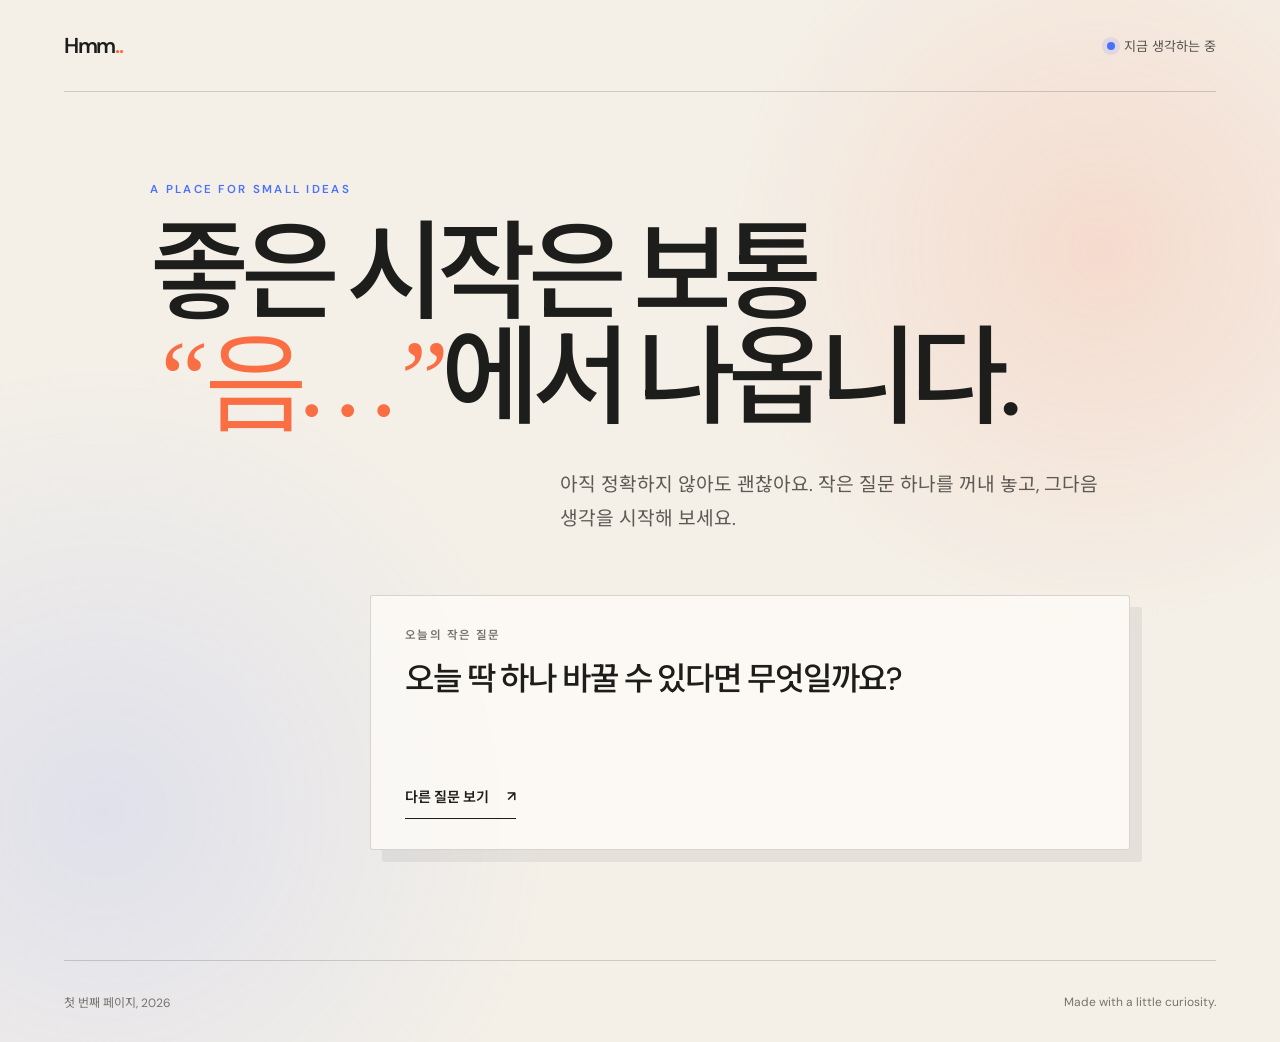
==== index.html @ 974faf39 "Create first landing page and Cloudflare deployment" ====
<!doctype html>
<html lang="ko">
  <head>
    <meta charset="UTF-8" />
    <meta name="viewport" content="width=device-width, initial-scale=1.0" />
    <meta name="description" content="작은 아이디어를 시작하는 공간, Hmm.." />
    <meta name="theme-color" content="#f4f0e8" />
    <title>Hmm.. — 작은 생각의 시작</title>
    <link rel="stylesheet" href="style.css" />
  </head>
  <body>
    <header class="site-header">
      <a class="logo" href="#top" aria-label="Hmm 홈">Hmm<span>..</span></a>
      <p class="status"><span aria-hidden="true"></span> 지금 생각하는 중</p>
    </header>
    <main id="top">
      <section class="hero" aria-labelledby="hero-title">
        <p class="eyebrow">A PLACE FOR SMALL IDEAS</p>
        <h1 id="hero-title">좋은 시작은 보통<br /><em>“음…”</em>에서 나옵니다.</h1>
        <p class="intro">아직 정확하지 않아도 괜찮아요. 작은 질문 하나를 꺼내 놓고, 그다음 생각을 시작해 보세요.</p>
        <div class="idea-card">
          <p class="card-label">오늘의 작은 질문</p>
          <p id="idea" class="idea" aria-live="polite">오늘 딱 하나 바꿀 수 있다면 무엇일까요?</p>
          <button id="ideaButton" type="button">다른 질문 보기 <span aria-hidden="true">↗</span></button>
        </div>
      </section>
    </main>
    <footer>
      <p>첫 번째 페이지, <span id="year"></span></p>
      <p>Made with a little curiosity.</p>
    </footer>
    <script src="script.js"></script>
  </body>
</html>
---- style.css ----
@import url("https://fonts.googleapis.com/css2?family=DM+Sans:wght@400;500;600&family=Noto+Sans+KR:wght@400;500;700&display=swap");

:root { font-family: "DM Sans", "Noto Sans KR", sans-serif; color: #1d1d1b; background: #f4f0e8; font-synthesis: none; }
* { box-sizing: border-box; }
html { scroll-behavior: smooth; }
body { min-height: 100vh; margin: 0; padding: 0 5vw; overflow-x: hidden; background: radial-gradient(circle at 86% 24%, rgb(250 110 68 / 16%), transparent 24rem), radial-gradient(circle at 8% 78%, rgb(75 112 255 / 12%), transparent 28rem), #f4f0e8; }
body::before { position: fixed; inset: 0; z-index: -1; background-image: linear-gradient(rgb(29 29 27 / 5%) 1px, transparent 1px), linear-gradient(90deg, rgb(29 29 27 / 5%) 1px, transparent 1px); background-size: 48px 48px; content: ""; mask-image: linear-gradient(to bottom, black, transparent 85%); }
.site-header, footer { display: flex; width: min(100%, 1180px); margin-inline: auto; align-items: center; justify-content: space-between; }
.site-header { min-height: 92px; border-bottom: 1px solid rgb(29 29 27 / 18%); }
.logo { color: inherit; font-size: 1.35rem; font-weight: 600; letter-spacing: -0.06em; text-decoration: none; }
.logo span, h1 em { color: #fa6e44; }
.status { display: flex; margin: 0; align-items: center; gap: 9px; color: #55534e; font-size: 0.82rem; }
.status span { width: 8px; height: 8px; border-radius: 50%; background: #4b70ff; box-shadow: 0 0 0 5px rgb(75 112 255 / 12%); }
main { display: grid; min-height: calc(100vh - 174px); place-items: center; }
.hero { width: min(100%, 980px); padding: 90px 0 110px; }
.eyebrow { margin: 0 0 24px; color: #4b70ff; font-size: 0.72rem; font-weight: 600; letter-spacing: 0.2em; }
h1 { max-width: 900px; margin: 0; font-size: clamp(3rem, 8.4vw, 7.8rem); font-weight: 500; line-height: 0.98; letter-spacing: -0.075em; }
h1 em { font-family: Georgia, serif; font-weight: 400; }
.intro { max-width: 570px; margin: 36px 0 58px auto; color: #5d5a54; font-size: clamp(1rem, 2vw, 1.2rem); line-height: 1.8; word-break: keep-all; }
.idea-card { width: min(100%, 760px); margin-left: auto; padding: 30px 34px; border: 1px solid rgb(29 29 27 / 16%); border-radius: 3px; background: rgb(255 253 248 / 72%); box-shadow: 12px 12px 0 rgb(29 29 27 / 7%); }
.card-label { margin: 0 0 14px; color: #77736b; font-size: 0.72rem; font-weight: 600; letter-spacing: 0.12em; }
.idea { min-height: 2.8em; margin: 0 0 28px; font-size: clamp(1.35rem, 3vw, 2rem); font-weight: 500; line-height: 1.4; letter-spacing: -0.035em; word-break: keep-all; }
button { display: inline-flex; padding: 12px 0; border: 0; border-bottom: 1px solid currentcolor; align-items: center; gap: 18px; color: #1d1d1b; background: transparent; font: inherit; font-size: 0.88rem; font-weight: 600; cursor: pointer; }
button span { transition: transform 180ms ease; }
button:hover span { transform: translate(3px, -3px); }
button:focus-visible, .logo:focus-visible { outline: 3px solid #4b70ff; outline-offset: 5px; }
.idea.is-changing { animation: reveal 320ms ease; }
footer { min-height: 82px; border-top: 1px solid rgb(29 29 27 / 18%); color: #77736b; font-size: 0.75rem; }
footer p { margin: 0; }
@keyframes reveal { from { opacity: 0; transform: translateY(8px); } }
@media (max-width: 680px) {
  body { padding-inline: 22px; }
  .site-header { min-height: 74px; }
  main { min-height: auto; }
  .hero { padding: 76px 0 90px; }
  h1 { font-size: clamp(2.8rem, 14vw, 4.8rem); }
  .intro { margin-top: 28px; }
  .idea-card { padding: 25px 22px; box-shadow: 7px 7px 0 rgb(29 29 27 / 7%); }
  footer { padding: 22px 0; align-items: flex-start; flex-direction: column; gap: 8px; }
}
@media (prefers-reduced-motion: reduce) { html { scroll-behavior: auto; } *, *::before, *::after { animation-duration: 0.01ms !important; animation-iteration-count: 1 !important; transition-duration: 0.01ms !important; } }
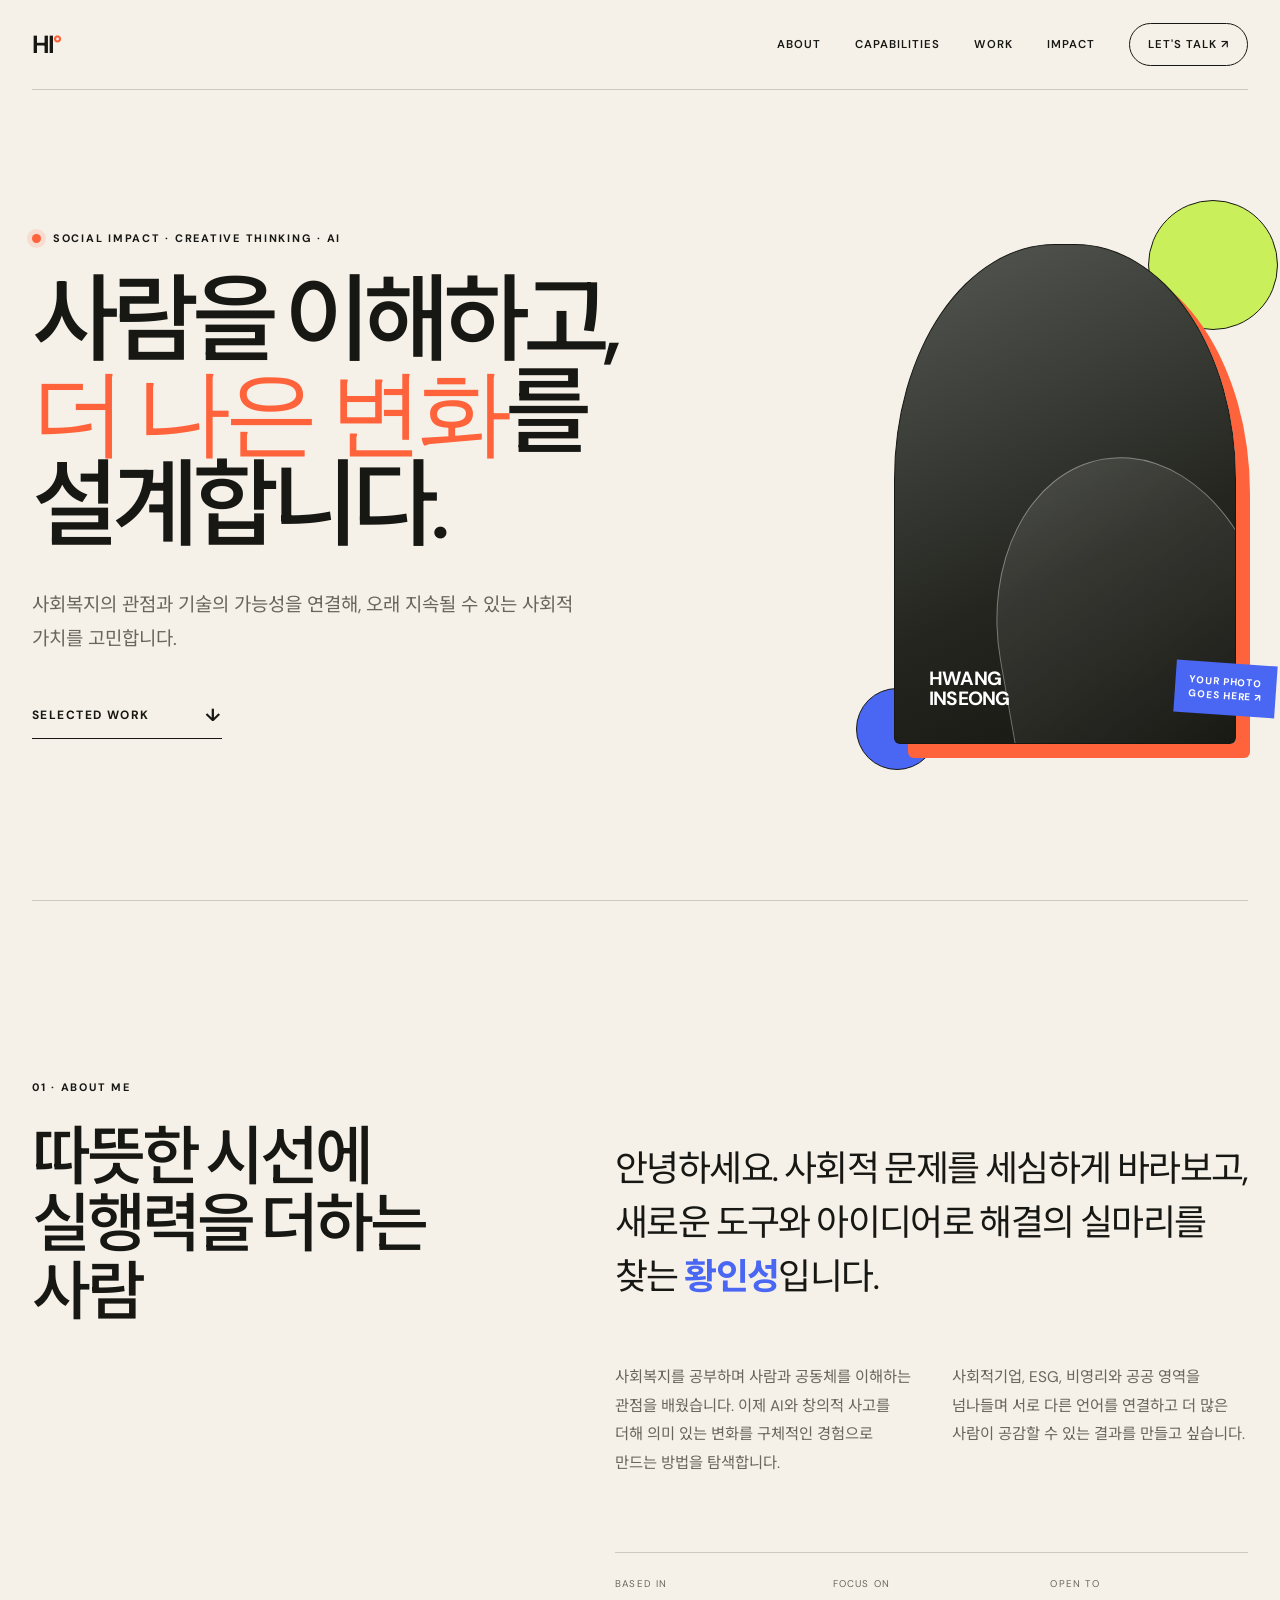
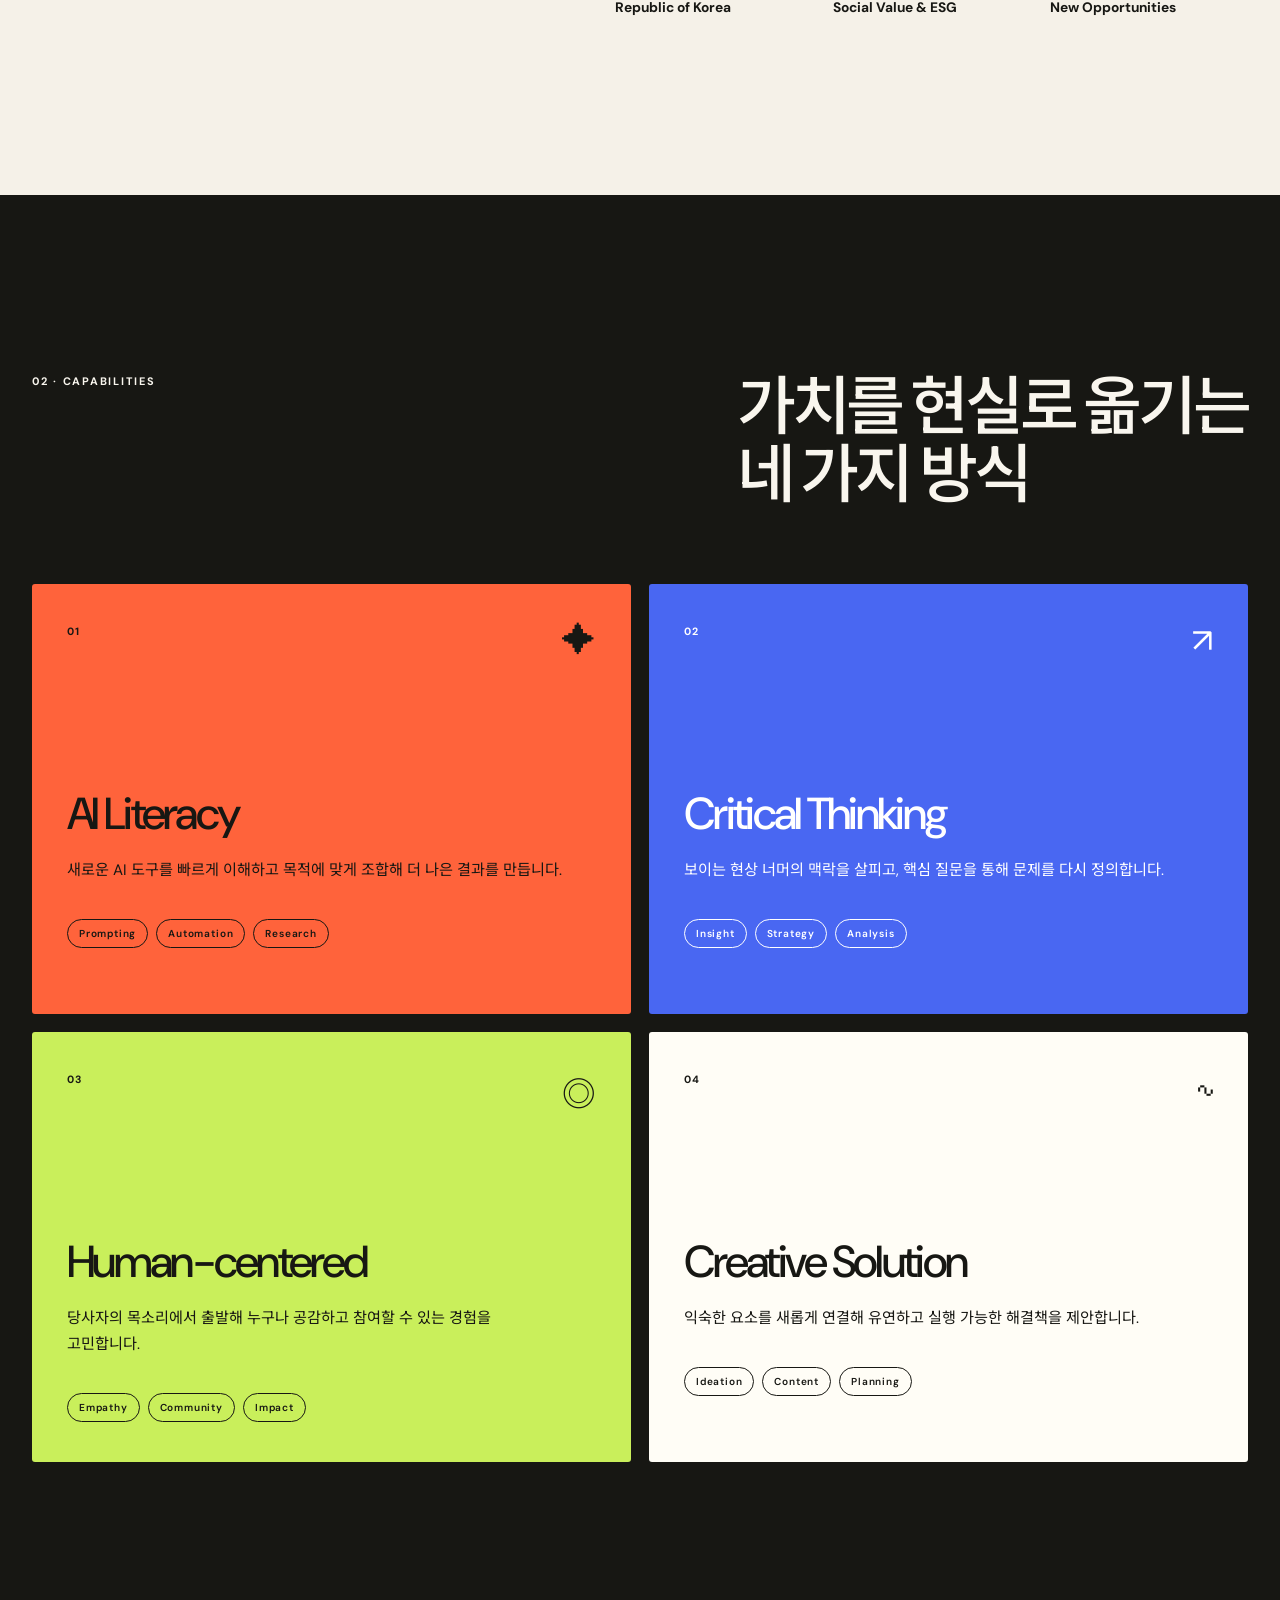
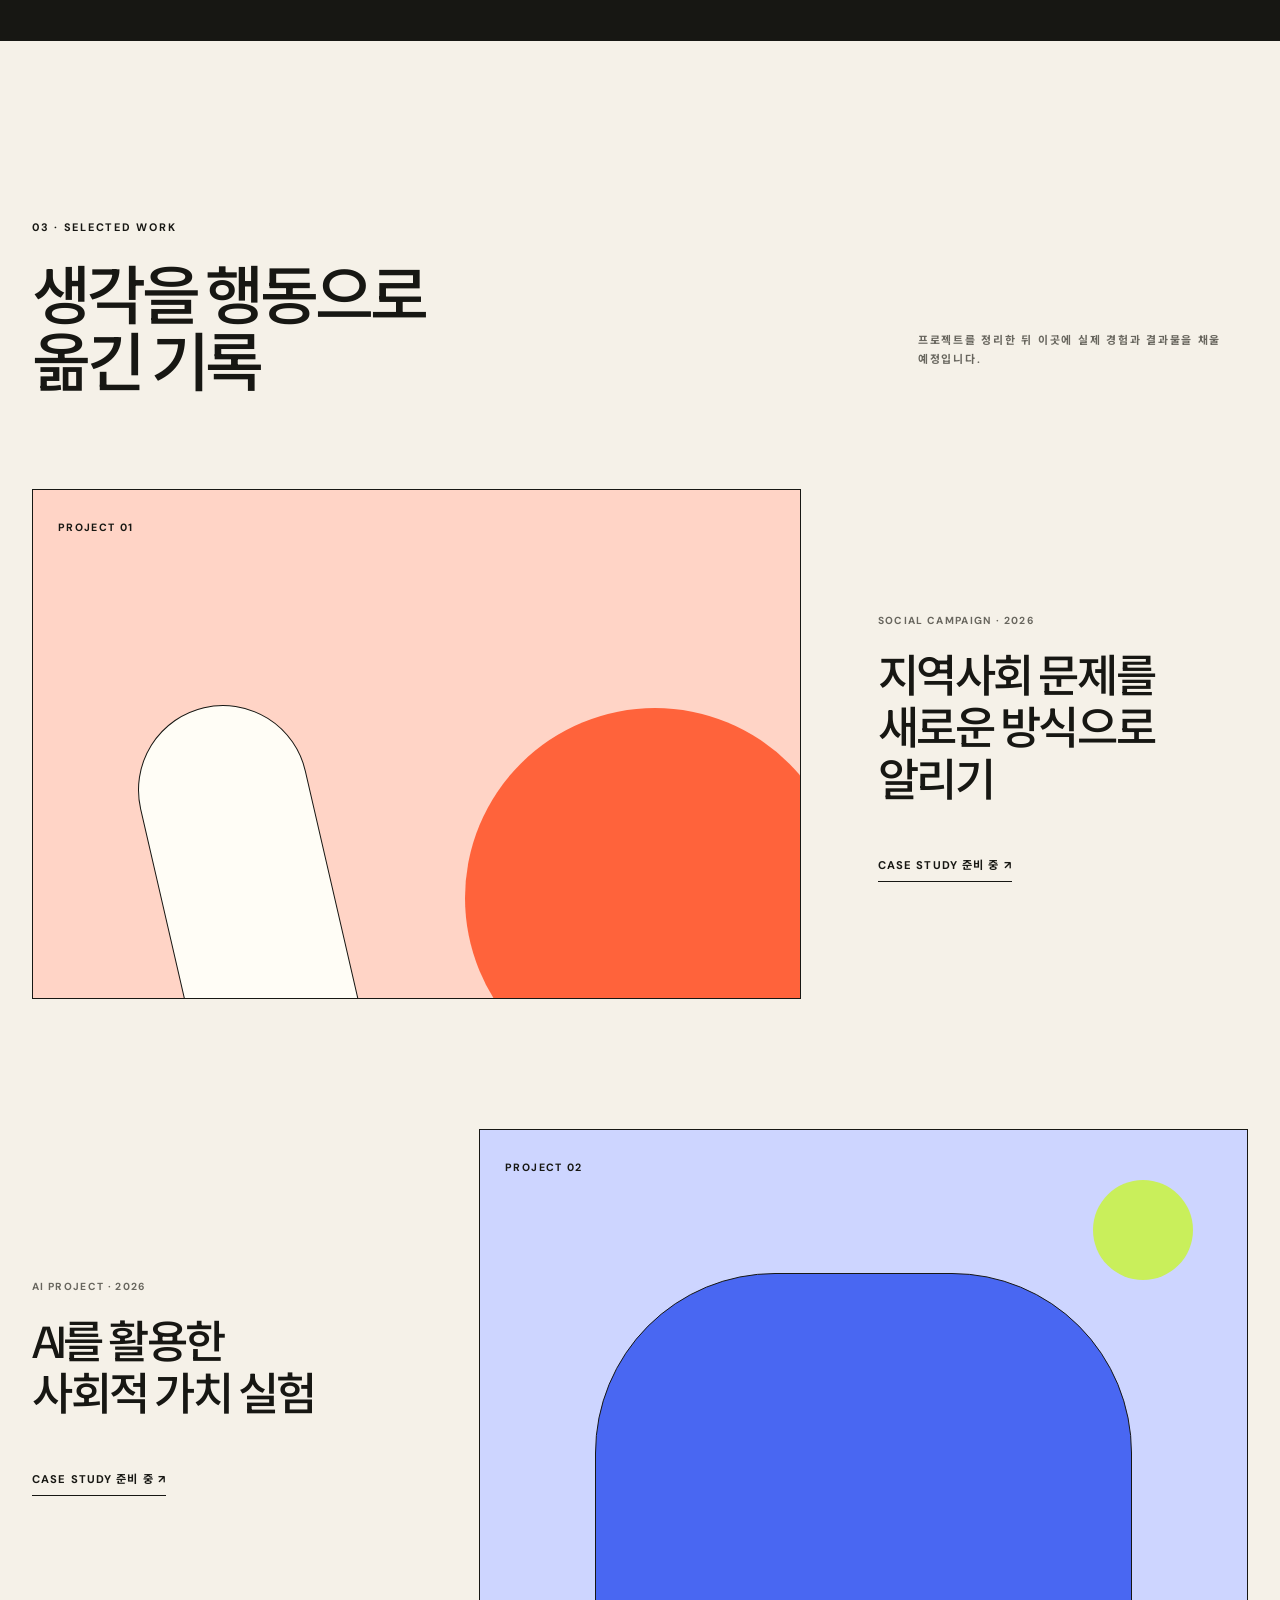
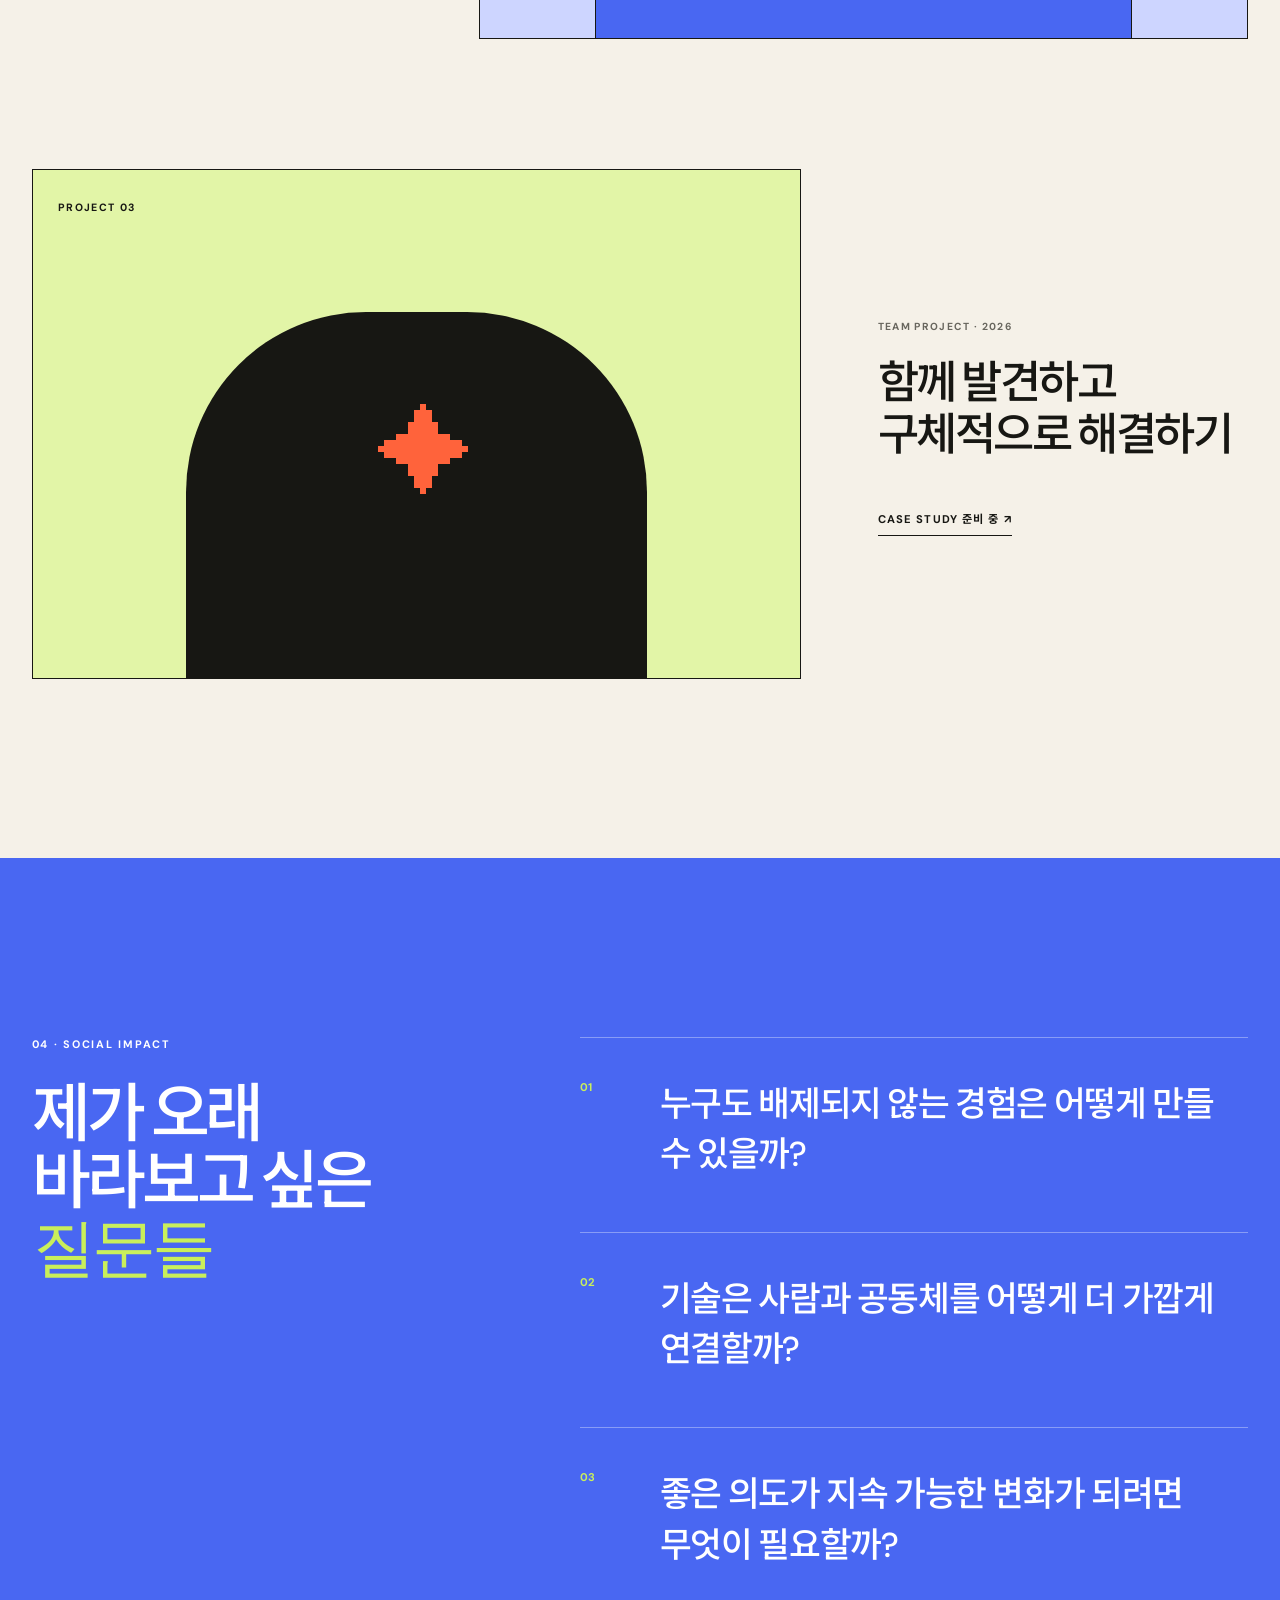
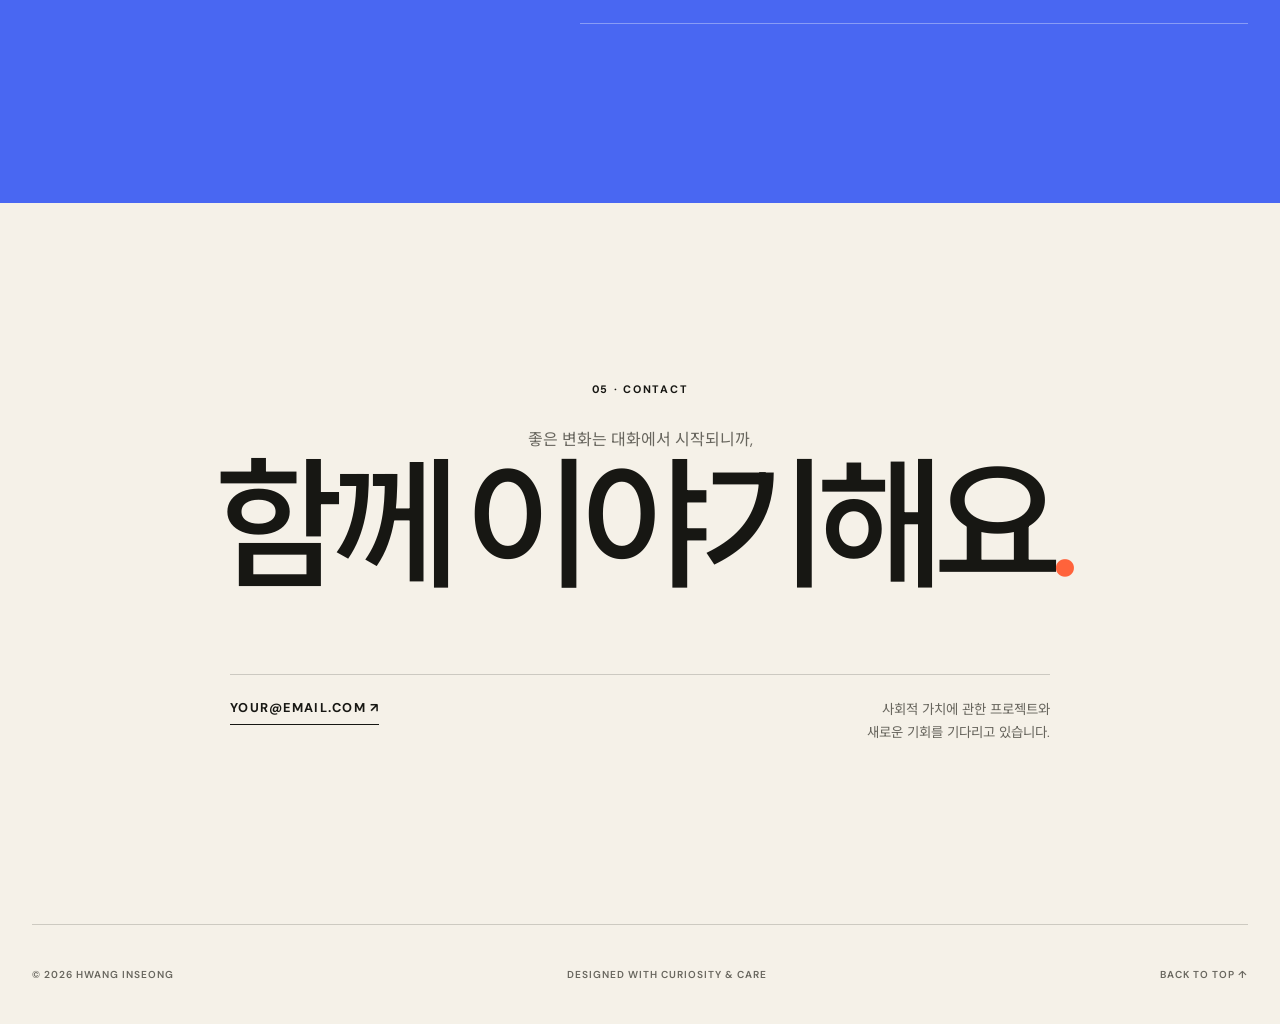
==== commit dbc88121: "Redesign site as social impact portfolio" ====
--- a/index.html
+++ b/index.html
@@ -3,31 +3,142 @@
   <head>
     <meta charset="UTF-8" />
     <meta name="viewport" content="width=device-width, initial-scale=1.0" />
-    <meta name="description" content="작은 아이디어를 시작하는 공간, Hmm.." />
-    <meta name="theme-color" content="#f4f0e8" />
-    <title>Hmm.. — 작은 생각의 시작</title>
+    <meta name="description" content="사회적 가치를 기술과 아이디어로 연결하는 HWANG INSEONG의 포트폴리오" />
+    <meta name="theme-color" content="#f5f1e8" />
+    <title>HWANG INSEONG — Social Impact Portfolio</title>
+    <link rel="preconnect" href="https://fonts.googleapis.com" />
+    <link rel="preconnect" href="https://fonts.gstatic.com" crossorigin />
+    <link href="https://fonts.googleapis.com/css2?family=DM+Sans:wght@400;500;600;700&family=Noto+Sans+KR:wght@400;500;600;700&display=swap" rel="stylesheet" />
     <link rel="stylesheet" href="style.css" />
   </head>
   <body>
-    <header class="site-header">
-      <a class="logo" href="#top" aria-label="Hmm 홈">Hmm<span>..</span></a>
-      <p class="status"><span aria-hidden="true"></span> 지금 생각하는 중</p>
+    <header class="header">
+      <a class="brand" href="#home" aria-label="홈으로 이동">HI<span>°</span></a>
+      <button class="menu-button" type="button" aria-expanded="false" aria-controls="navigation">MENU</button>
+      <nav id="navigation" class="navigation" aria-label="주요 메뉴">
+        <a href="#about">ABOUT</a>
+        <a href="#capabilities">CAPABILITIES</a>
+        <a href="#work">WORK</a>
+        <a href="#impact">IMPACT</a>
+        <a class="nav-contact" href="#contact">LET'S TALK ↗</a>
+      </nav>
     </header>
-    <main id="top">
-      <section class="hero" aria-labelledby="hero-title">
-        <p class="eyebrow">A PLACE FOR SMALL IDEAS</p>
-        <h1 id="hero-title">좋은 시작은 보통<br /><em>“음…”</em>에서 나옵니다.</h1>
-        <p class="intro">아직 정확하지 않아도 괜찮아요. 작은 질문 하나를 꺼내 놓고, 그다음 생각을 시작해 보세요.</p>
-        <div class="idea-card">
-          <p class="card-label">오늘의 작은 질문</p>
-          <p id="idea" class="idea" aria-live="polite">오늘 딱 하나 바꿀 수 있다면 무엇일까요?</p>
-          <button id="ideaButton" type="button">다른 질문 보기 <span aria-hidden="true">↗</span></button>
+
+    <main>
+      <section id="home" class="hero section-shell">
+        <div class="hero-copy reveal">
+          <p class="kicker"><span></span> SOCIAL IMPACT · CREATIVE THINKING · AI</p>
+          <h1>사람을 이해하고,<br /><em>더 나은 변화</em>를<br />설계합니다.</h1>
+          <p class="hero-description">사회복지의 관점과 기술의 가능성을 연결해, 오래 지속될 수 있는 사회적 가치를 고민합니다.</p>
+          <a class="text-link" href="#work">SELECTED WORK <span>↓</span></a>
+        </div>
+
+        <div class="portrait-wrap reveal" data-delay="1">
+          <div class="orbit orbit-one"></div>
+          <div class="orbit orbit-two"></div>
+          <div class="portrait-placeholder" role="img" aria-label="프로필 이미지가 들어갈 자리">
+            <span>PHOTO</span>
+            <strong>HWANG<br />INSEONG</strong>
+          </div>
+          <p class="photo-note">YOUR PHOTO<br />GOES HERE ↗</p>
+        </div>
+      </section>
+
+      <section id="about" class="about section-shell section-space">
+        <div class="section-heading reveal">
+          <p>01 · ABOUT ME</p>
+          <h2>따뜻한 시선에<br />실행력을 더하는 사람</h2>
+        </div>
+        <div class="about-content reveal">
+          <p class="lead">안녕하세요. 사회적 문제를 세심하게 바라보고, 새로운 도구와 아이디어로 해결의 실마리를 찾는 <strong>황인성</strong>입니다.</p>
+          <div class="about-columns">
+            <p>사회복지를 공부하며 사람과 공동체를 이해하는 관점을 배웠습니다. 이제 AI와 창의적 사고를 더해 의미 있는 변화를 구체적인 경험으로 만드는 방법을 탐색합니다.</p>
+            <p>사회적기업, ESG, 비영리와 공공 영역을 넘나들며 서로 다른 언어를 연결하고 더 많은 사람이 공감할 수 있는 결과를 만들고 싶습니다.</p>
+          </div>
+          <div class="mini-facts">
+            <div><span>BASED IN</span><strong>Republic of Korea</strong></div>
+            <div><span>FOCUS ON</span><strong>Social Value & ESG</strong></div>
+            <div><span>OPEN TO</span><strong>New Opportunities</strong></div>
+          </div>
+        </div>
+      </section>
+
+      <section id="capabilities" class="capabilities section-space">
+        <div class="section-shell">
+          <div class="section-heading compact reveal">
+            <p>02 · CAPABILITIES</p>
+            <h2>가치를 현실로 옮기는<br />네 가지 방식</h2>
+          </div>
+          <div class="capability-grid">
+            <article class="capability-card card-orange reveal">
+              <span class="card-number">01</span><span class="card-icon">✦</span>
+              <h3>AI Literacy</h3><p>새로운 AI 도구를 빠르게 이해하고 목적에 맞게 조합해 더 나은 결과를 만듭니다.</p>
+              <div class="tags"><span>Prompting</span><span>Automation</span><span>Research</span></div>
+            </article>
+            <article class="capability-card card-blue reveal" data-delay="1">
+              <span class="card-number">02</span><span class="card-icon">↗</span>
+              <h3>Critical Thinking</h3><p>보이는 현상 너머의 맥락을 살피고, 핵심 질문을 통해 문제를 다시 정의합니다.</p>
+              <div class="tags"><span>Insight</span><span>Strategy</span><span>Analysis</span></div>
+            </article>
+            <article class="capability-card card-lime reveal">
+              <span class="card-number">03</span><span class="card-icon">◎</span>
+              <h3>Human-centered</h3><p>당사자의 목소리에서 출발해 누구나 공감하고 참여할 수 있는 경험을 고민합니다.</p>
+              <div class="tags"><span>Empathy</span><span>Community</span><span>Impact</span></div>
+            </article>
+            <article class="capability-card card-cream reveal" data-delay="1">
+              <span class="card-number">04</span><span class="card-icon">∿</span>
+              <h3>Creative Solution</h3><p>익숙한 요소를 새롭게 연결해 유연하고 실행 가능한 해결책을 제안합니다.</p>
+              <div class="tags"><span>Ideation</span><span>Content</span><span>Planning</span></div>
+            </article>
+          </div>
+        </div>
+      </section>
+
+      <section id="work" class="work section-shell section-space">
+        <div class="section-heading split reveal">
+          <div><p>03 · SELECTED WORK</p><h2>생각을 행동으로<br />옮긴 기록</h2></div>
+          <p class="section-note">프로젝트를 정리한 뒤 이곳에 실제 경험과 결과물을 채울 예정입니다.</p>
+        </div>
+        <div class="project-list">
+          <article class="project reveal">
+            <div class="project-visual visual-one"><span>PROJECT 01</span><div class="shape shape-circle"></div><div class="shape shape-pill"></div></div>
+            <div class="project-info"><p>SOCIAL CAMPAIGN · 2026</p><h3>지역사회 문제를<br />새로운 방식으로 알리기</h3><span>CASE STUDY 준비 중 ↗</span></div>
+          </article>
+          <article class="project reverse reveal">
+            <div class="project-visual visual-two"><span>PROJECT 02</span><div class="shape shape-window"></div><div class="shape shape-dot"></div></div>
+            <div class="project-info"><p>AI PROJECT · 2026</p><h3>AI를 활용한<br />사회적 가치 실험</h3><span>CASE STUDY 준비 중 ↗</span></div>
+          </article>
+          <article class="project reveal">
+            <div class="project-visual visual-three"><span>PROJECT 03</span><div class="shape shape-arch"></div><div class="shape shape-star">✦</div></div>
+            <div class="project-info"><p>TEAM PROJECT · 2026</p><h3>함께 발견하고<br />구체적으로 해결하기</h3><span>CASE STUDY 준비 중 ↗</span></div>
+          </article>
+        </div>
+      </section>
+
+      <section id="impact" class="impact section-space">
+        <div class="section-shell impact-layout">
+          <div class="impact-title reveal"><p>04 · SOCIAL IMPACT</p><h2>제가 오래<br />바라보고 싶은<br /><em>질문들</em></h2></div>
+          <div class="question-list">
+            <article class="reveal"><span>01</span><h3>누구도 배제되지 않는 경험은 어떻게 만들 수 있을까?</h3></article>
+            <article class="reveal"><span>02</span><h3>기술은 사람과 공동체를 어떻게 더 가깝게 연결할까?</h3></article>
+            <article class="reveal"><span>03</span><h3>좋은 의도가 지속 가능한 변화가 되려면 무엇이 필요할까?</h3></article>
+          </div>
+        </div>
+      </section>
+
+      <section id="contact" class="contact section-shell section-space reveal">
+        <p class="contact-label">05 · CONTACT</p>
+        <p class="contact-topline">좋은 변화는 대화에서 시작되니까,</p>
+        <h2>함께 이야기해요<span>.</span></h2>
+        <div class="contact-bottom">
+          <a href="mailto:your@email.com">YOUR@EMAIL.COM ↗</a>
+          <p>사회적 가치에 관한 프로젝트와<br />새로운 기회를 기다리고 있습니다.</p>
         </div>
       </section>
     </main>
-    <footer>
-      <p>첫 번째 페이지, <span id="year"></span></p>
-      <p>Made with a little curiosity.</p>
+
+    <footer class="footer section-shell">
+      <p>© <span id="year"></span> HWANG INSEONG</p><p>DESIGNED WITH CURIOSITY & CARE</p><a href="#home">BACK TO TOP ↑</a>
     </footer>
     <script src="script.js"></script>
   </body>
--- a/style.css
+++ b/style.css
@@ -1,41 +1,169 @@
-@import url("https://fonts.googleapis.com/css2?family=DM+Sans:wght@400;500;600&family=Noto+Sans+KR:wght@400;500;700&display=swap");
+:root {
+  --cream: #f5f1e8;
+  --paper: #fffdf6;
+  --ink: #171713;
+  --muted: #68665e;
+  --line: rgb(23 23 19 / 18%);
+  --orange: #ff633b;
+  --blue: #4967f2;
+  --lime: #c9ef5b;
+  font-family: "DM Sans", "Noto Sans KR", sans-serif;
+  color: var(--ink);
+  background: var(--cream);
+  font-synthesis: none;
+}
 
-:root { font-family: "DM Sans", "Noto Sans KR", sans-serif; color: #1d1d1b; background: #f4f0e8; font-synthesis: none; }
 * { box-sizing: border-box; }
 html { scroll-behavior: smooth; }
-body { min-height: 100vh; margin: 0; padding: 0 5vw; overflow-x: hidden; background: radial-gradient(circle at 86% 24%, rgb(250 110 68 / 16%), transparent 24rem), radial-gradient(circle at 8% 78%, rgb(75 112 255 / 12%), transparent 28rem), #f4f0e8; }
-body::before { position: fixed; inset: 0; z-index: -1; background-image: linear-gradient(rgb(29 29 27 / 5%) 1px, transparent 1px), linear-gradient(90deg, rgb(29 29 27 / 5%) 1px, transparent 1px); background-size: 48px 48px; content: ""; mask-image: linear-gradient(to bottom, black, transparent 85%); }
-.site-header, footer { display: flex; width: min(100%, 1180px); margin-inline: auto; align-items: center; justify-content: space-between; }
-.site-header { min-height: 92px; border-bottom: 1px solid rgb(29 29 27 / 18%); }
-.logo { color: inherit; font-size: 1.35rem; font-weight: 600; letter-spacing: -0.06em; text-decoration: none; }
-.logo span, h1 em { color: #fa6e44; }
-.status { display: flex; margin: 0; align-items: center; gap: 9px; color: #55534e; font-size: 0.82rem; }
-.status span { width: 8px; height: 8px; border-radius: 50%; background: #4b70ff; box-shadow: 0 0 0 5px rgb(75 112 255 / 12%); }
-main { display: grid; min-height: calc(100vh - 174px); place-items: center; }
-.hero { width: min(100%, 980px); padding: 90px 0 110px; }
-.eyebrow { margin: 0 0 24px; color: #4b70ff; font-size: 0.72rem; font-weight: 600; letter-spacing: 0.2em; }
-h1 { max-width: 900px; margin: 0; font-size: clamp(3rem, 8.4vw, 7.8rem); font-weight: 500; line-height: 0.98; letter-spacing: -0.075em; }
-h1 em { font-family: Georgia, serif; font-weight: 400; }
-.intro { max-width: 570px; margin: 36px 0 58px auto; color: #5d5a54; font-size: clamp(1rem, 2vw, 1.2rem); line-height: 1.8; word-break: keep-all; }
-.idea-card { width: min(100%, 760px); margin-left: auto; padding: 30px 34px; border: 1px solid rgb(29 29 27 / 16%); border-radius: 3px; background: rgb(255 253 248 / 72%); box-shadow: 12px 12px 0 rgb(29 29 27 / 7%); }
-.card-label { margin: 0 0 14px; color: #77736b; font-size: 0.72rem; font-weight: 600; letter-spacing: 0.12em; }
-.idea { min-height: 2.8em; margin: 0 0 28px; font-size: clamp(1.35rem, 3vw, 2rem); font-weight: 500; line-height: 1.4; letter-spacing: -0.035em; word-break: keep-all; }
-button { display: inline-flex; padding: 12px 0; border: 0; border-bottom: 1px solid currentcolor; align-items: center; gap: 18px; color: #1d1d1b; background: transparent; font: inherit; font-size: 0.88rem; font-weight: 600; cursor: pointer; }
-button span { transition: transform 180ms ease; }
-button:hover span { transform: translate(3px, -3px); }
-button:focus-visible, .logo:focus-visible { outline: 3px solid #4b70ff; outline-offset: 5px; }
-.idea.is-changing { animation: reveal 320ms ease; }
-footer { min-height: 82px; border-top: 1px solid rgb(29 29 27 / 18%); color: #77736b; font-size: 0.75rem; }
-footer p { margin: 0; }
-@keyframes reveal { from { opacity: 0; transform: translateY(8px); } }
-@media (max-width: 680px) {
-  body { padding-inline: 22px; }
-  .site-header { min-height: 74px; }
-  main { min-height: auto; }
-  .hero { padding: 76px 0 90px; }
-  h1 { font-size: clamp(2.8rem, 14vw, 4.8rem); }
-  .intro { margin-top: 28px; }
-  .idea-card { padding: 25px 22px; box-shadow: 7px 7px 0 rgb(29 29 27 / 7%); }
-  footer { padding: 22px 0; align-items: flex-start; flex-direction: column; gap: 8px; }
+body { margin: 0; overflow-x: hidden; background: var(--cream); }
+a { color: inherit; text-decoration: none; }
+button { color: inherit; font: inherit; }
+.section-shell { width: min(calc(100% - 64px), 1320px); margin-inline: auto; }
+.section-space { padding-block: clamp(110px, 14vw, 190px); }
+
+.header { position: relative; z-index: 20; display: flex; width: min(calc(100% - 64px), 1320px); height: 90px; margin-inline: auto; border-bottom: 1px solid var(--line); align-items: center; justify-content: space-between; }
+.brand { font-size: 1.55rem; font-weight: 700; letter-spacing: -0.08em; }
+.brand span { color: var(--orange); }
+.navigation { display: flex; align-items: center; gap: 34px; font-size: .71rem; font-weight: 600; letter-spacing: .09em; }
+.navigation a { transition: opacity 160ms ease; }
+.navigation a:hover { opacity: .55; }
+.nav-contact { padding: 13px 18px; border: 1px solid var(--ink); border-radius: 999px; }
+.menu-button { display: none; border: 0; background: transparent; font-size: .75rem; font-weight: 700; letter-spacing: .1em; cursor: pointer; }
+
+.hero { display: grid; min-height: calc(100svh - 90px); padding-block: 80px 100px; align-items: center; grid-template-columns: 1.45fr .75fr; gap: 7vw; }
+.kicker, .section-heading > p, .section-heading > div > p, .impact-title > p, .contact-label { display: flex; align-items: center; gap: 12px; margin: 0 0 30px; font-size: .68rem; font-weight: 700; letter-spacing: .16em; }
+.kicker span { width: 9px; height: 9px; border-radius: 50%; background: var(--orange); box-shadow: 0 0 0 5px rgb(255 99 59 / 14%); }
+h1, h2, h3, p { word-break: keep-all; }
+h1 { margin: 0; font-size: clamp(3.8rem, 7.4vw, 7.3rem); font-weight: 500; line-height: .97; letter-spacing: -.075em; }
+h1 em, .impact-title em { color: var(--orange); font-family: Georgia, serif; font-weight: 400; }
+.hero-description { max-width: 580px; margin: 36px 0; color: var(--muted); font-size: clamp(1rem, 1.5vw, 1.18rem); line-height: 1.8; }
+.text-link { display: inline-flex; padding: 12px 0; border-bottom: 1px solid var(--ink); align-items: center; gap: 55px; font-size: .75rem; font-weight: 700; letter-spacing: .12em; }
+.text-link span { font-size: 1.1rem; }
+.portrait-wrap { position: relative; min-height: 570px; }
+.portrait-placeholder { position: absolute; inset: 44px 12px 26px 30px; z-index: 2; display: flex; padding: 34px; overflow: hidden; border: 1px solid var(--ink); border-radius: 47% 47% 6px 6px; align-items: flex-end; justify-content: space-between; color: #fff; background: linear-gradient(155deg, #555853 0%, #24251f 62%, #151510 100%); box-shadow: 14px 14px 0 var(--orange); }
+.portrait-placeholder::before { position: absolute; width: 270px; height: 360px; right: -35px; bottom: -75px; border: 1px solid rgb(255 255 255 / 35%); border-radius: 50% 50% 8% 8%; background: linear-gradient(150deg, rgb(255 255 255 / 12%), transparent); content: ""; transform: rotate(-10deg); }
+.portrait-placeholder span { position: absolute; top: 28px; right: 28px; font-size: .65rem; letter-spacing: .16em; }
+.portrait-placeholder strong { position: relative; font-size: 1.2rem; line-height: 1.05; letter-spacing: -.04em; }
+.orbit { position: absolute; border: 1px solid var(--ink); border-radius: 50%; }
+.orbit-one { width: 130px; height: 130px; top: 0; right: -30px; background: var(--lime); }
+.orbit-two { width: 82px; height: 82px; bottom: 0; left: -8px; background: var(--blue); }
+.photo-note { position: absolute; z-index: 3; right: -28px; bottom: 55px; margin: 0; padding: 12px 14px; color: white; background: var(--blue); font-size: .62rem; font-weight: 700; line-height: 1.4; letter-spacing: .09em; transform: rotate(4deg); }
+
+.about { display: grid; border-top: 1px solid var(--line); grid-template-columns: .85fr 1.15fr; gap: 9vw; }
+.section-heading h2, .impact-title h2 { margin: 0; font-size: clamp(2.7rem, 5vw, 5.2rem); font-weight: 500; line-height: 1.05; letter-spacing: -.065em; }
+.about-content { padding-top: 62px; }
+.lead { margin: 0 0 60px; font-size: clamp(1.45rem, 2.8vw, 2.25rem); line-height: 1.5; letter-spacing: -.045em; }
+.lead strong { color: var(--blue); }
+.about-columns { display: grid; color: var(--muted); font-size: .96rem; line-height: 1.85; grid-template-columns: 1fr 1fr; gap: 40px; }
+.about-columns p { margin: 0; }
+.mini-facts { display: grid; margin-top: 75px; padding-top: 24px; border-top: 1px solid var(--line); grid-template-columns: repeat(3, 1fr); gap: 20px; }
+.mini-facts div { display: flex; flex-direction: column; gap: 8px; }
+.mini-facts span { color: var(--muted); font-size: .61rem; letter-spacing: .12em; }
+.mini-facts strong { font-size: .86rem; }
+
+.capabilities { color: #f9f6ee; background: var(--ink); }
+.compact { display: flex; margin-bottom: 75px; align-items: flex-end; justify-content: space-between; }
+.compact > p { align-self: flex-start; }
+.capability-grid { display: grid; grid-template-columns: 1fr 1fr; gap: 18px; }
+.capability-card { min-height: 430px; padding: 35px; border-radius: 3px; color: var(--ink); }
+.card-orange { background: var(--orange); }
+.card-blue { color: white; background: var(--blue); transform: translateY(70px); }
+.card-lime { background: var(--lime); }
+.card-cream { background: var(--paper); transform: translateY(70px); }
+.card-number { font-size: .66rem; font-weight: 700; letter-spacing: .12em; }
+.card-icon { float: right; font-size: 2.1rem; }
+.capability-card h3 { margin: 145px 0 15px; font-size: clamp(2rem, 3.5vw, 3.4rem); font-weight: 500; letter-spacing: -.06em; }
+.capability-card p { max-width: 500px; margin: 0; font-size: .95rem; line-height: 1.7; }
+.tags { display: flex; margin-top: 35px; flex-wrap: wrap; gap: 8px; }
+.tags span { padding: 7px 11px; border: 1px solid currentcolor; border-radius: 999px; font-size: .63rem; font-weight: 600; letter-spacing: .08em; }
+
+.split { display: flex; margin-bottom: 90px; align-items: flex-end; justify-content: space-between; }
+.section-note { max-width: 330px; margin: 0 0 6px; color: var(--muted); font-size: .85rem; line-height: 1.75; }
+.project-list { display: grid; gap: 130px; }
+.project { display: grid; align-items: center; grid-template-columns: 1.35fr .65fr; gap: 6vw; }
+.project.reverse { grid-template-columns: .65fr 1.35fr; }
+.project.reverse .project-visual { order: 2; }
+.project-visual { position: relative; min-height: 510px; padding: 25px; overflow: hidden; border: 1px solid var(--ink); }
+.project-visual > span { position: relative; z-index: 2; font-size: .66rem; font-weight: 700; letter-spacing: .13em; }
+.visual-one { background: #ffd4c6; }
+.visual-two { background: #cdd5ff; }
+.visual-three { background: #e2f5a7; }
+.shape { position: absolute; }
+.shape-circle { width: 380px; height: 380px; right: -45px; bottom: -90px; border-radius: 50%; background: var(--orange); }
+.shape-pill { width: 170px; height: 330px; left: 16%; bottom: -35px; border: 1px solid var(--ink); border-radius: 100px 100px 0 0; background: var(--paper); transform: rotate(-13deg); }
+.shape-window { width: 70%; height: 72%; left: 15%; bottom: -1px; border: 1px solid var(--ink); border-radius: 180px 180px 0 0; background: var(--blue); }
+.shape-dot { width: 100px; height: 100px; right: 7%; top: 10%; border-radius: 50%; background: var(--lime); }
+.shape-arch { width: 60%; height: 72%; left: 20%; bottom: 0; border-radius: 180px 180px 0 0; background: var(--ink); }
+.shape-star { z-index: 2; top: 44%; left: 45%; color: var(--orange); font-size: 6rem; }
+.project-info > p { margin: 0 0 25px; color: var(--muted); font-size: .64rem; font-weight: 700; letter-spacing: .13em; }
+.project-info h3 { margin: 0 0 45px; font-size: clamp(2rem, 3.5vw, 3.6rem); font-weight: 500; line-height: 1.16; letter-spacing: -.055em; }
+.project-info > span { padding-bottom: 9px; border-bottom: 1px solid; font-size: .7rem; font-weight: 700; letter-spacing: .1em; }
+
+.impact { color: white; background: var(--blue); }
+.impact-layout { display: grid; grid-template-columns: .8fr 1.2fr; gap: 8vw; }
+.impact-title { position: sticky; top: 60px; align-self: start; }
+.impact-title em { color: var(--lime); }
+.question-list article { display: grid; padding: 42px 0 52px; border-top: 1px solid rgb(255 255 255 / 35%); grid-template-columns: 60px 1fr; gap: 20px; }
+.question-list article:last-child { border-bottom: 1px solid rgb(255 255 255 / 35%); }
+.question-list span { color: var(--lime); font-size: .7rem; font-weight: 700; }
+.question-list h3 { margin: 0; font-size: clamp(1.45rem, 2.7vw, 2.6rem); font-weight: 500; line-height: 1.45; letter-spacing: -.04em; }
+
+.contact { text-align: center; }
+.contact-label { justify-content: center; }
+.contact-topline { margin: 0 0 8px; color: var(--muted); font-size: 1rem; }
+.contact h2 { margin: 0; font-size: clamp(4rem, 11vw, 10rem); font-weight: 500; line-height: 1; letter-spacing: -.09em; }
+.contact h2 span { color: var(--orange); }
+.contact-bottom { display: flex; max-width: 820px; margin: 75px auto 0; padding-top: 24px; border-top: 1px solid var(--line); align-items: flex-start; justify-content: space-between; text-align: left; }
+.contact-bottom a { padding-bottom: 8px; border-bottom: 1px solid; font-size: .8rem; font-weight: 700; letter-spacing: .1em; }
+.contact-bottom p { margin: 0; color: var(--muted); font-size: .84rem; line-height: 1.7; text-align: right; }
+.footer { display: flex; min-height: 100px; border-top: 1px solid var(--line); align-items: center; justify-content: space-between; color: var(--muted); font-size: .63rem; font-weight: 600; letter-spacing: .1em; }
+
+.reveal { opacity: 0; transform: translateY(28px); transition: opacity 700ms ease, transform 700ms cubic-bezier(.22, 1, .36, 1); }
+.reveal[data-delay="1"] { transition-delay: 120ms; }
+.reveal.is-visible { opacity: 1; transform: translateY(0); }
+
+@media (max-width: 900px) {
+  .section-shell, .header { width: min(calc(100% - 40px), 1320px); }
+  .menu-button { display: block; }
+  .navigation { position: fixed; inset: 74px 0 auto; display: none; padding: 32px 20px; border-bottom: 1px solid var(--ink); align-items: stretch; flex-direction: column; background: var(--cream); font-size: .9rem; }
+  .navigation.is-open { display: flex; }
+  .nav-contact { text-align: center; }
+  .header { height: 74px; }
+  .hero { min-height: auto; padding-top: 80px; grid-template-columns: 1fr; }
+  .portrait-wrap { width: min(100%, 500px); min-height: 560px; margin: 30px auto 0; }
+  .about, .impact-layout { grid-template-columns: 1fr; }
+  .about-content { padding-top: 0; }
+  .compact, .split { align-items: flex-start; flex-direction: column; gap: 30px; }
+  .capability-card { min-height: 390px; }
+  .project, .project.reverse { grid-template-columns: 1fr; gap: 35px; }
+  .project.reverse .project-visual { order: initial; }
+  .impact-title { position: static; }
 }
-@media (prefers-reduced-motion: reduce) { html { scroll-behavior: auto; } *, *::before, *::after { animation-duration: 0.01ms !important; animation-iteration-count: 1 !important; transition-duration: 0.01ms !important; } }
+
+@media (max-width: 620px) {
+  .section-shell, .header { width: calc(100% - 32px); }
+  .section-space { padding-block: 100px; }
+  h1 { font-size: clamp(3.15rem, 15vw, 5rem); }
+  .hero { padding-block: 70px 80px; }
+  .portrait-wrap { min-height: 470px; }
+  .portrait-placeholder { inset: 35px 8px 24px 18px; padding: 25px; }
+  .photo-note { right: -4px; }
+  .about-columns, .mini-facts, .capability-grid { grid-template-columns: 1fr; }
+  .mini-facts { gap: 24px; }
+  .card-blue, .card-cream { transform: none; }
+  .capability-card { min-height: 360px; padding: 26px; }
+  .capability-card h3 { margin-top: 110px; }
+  .project-list { gap: 90px; }
+  .project-visual { min-height: 360px; }
+  .shape-circle { width: 270px; height: 270px; }
+  .question-list article { grid-template-columns: 35px 1fr; }
+  .contact-bottom { align-items: flex-start; flex-direction: column; gap: 30px; }
+  .contact-bottom p { text-align: left; }
+  .footer { padding: 25px 0; align-items: flex-start; flex-direction: column; gap: 10px; }
+}
+
+@media (prefers-reduced-motion: reduce) {
+  html { scroll-behavior: auto; }
+  *, *::before, *::after { animation-duration: .01ms !important; animation-iteration-count: 1 !important; transition-duration: .01ms !important; }
+  .reveal { opacity: 1; transform: none; }
+}
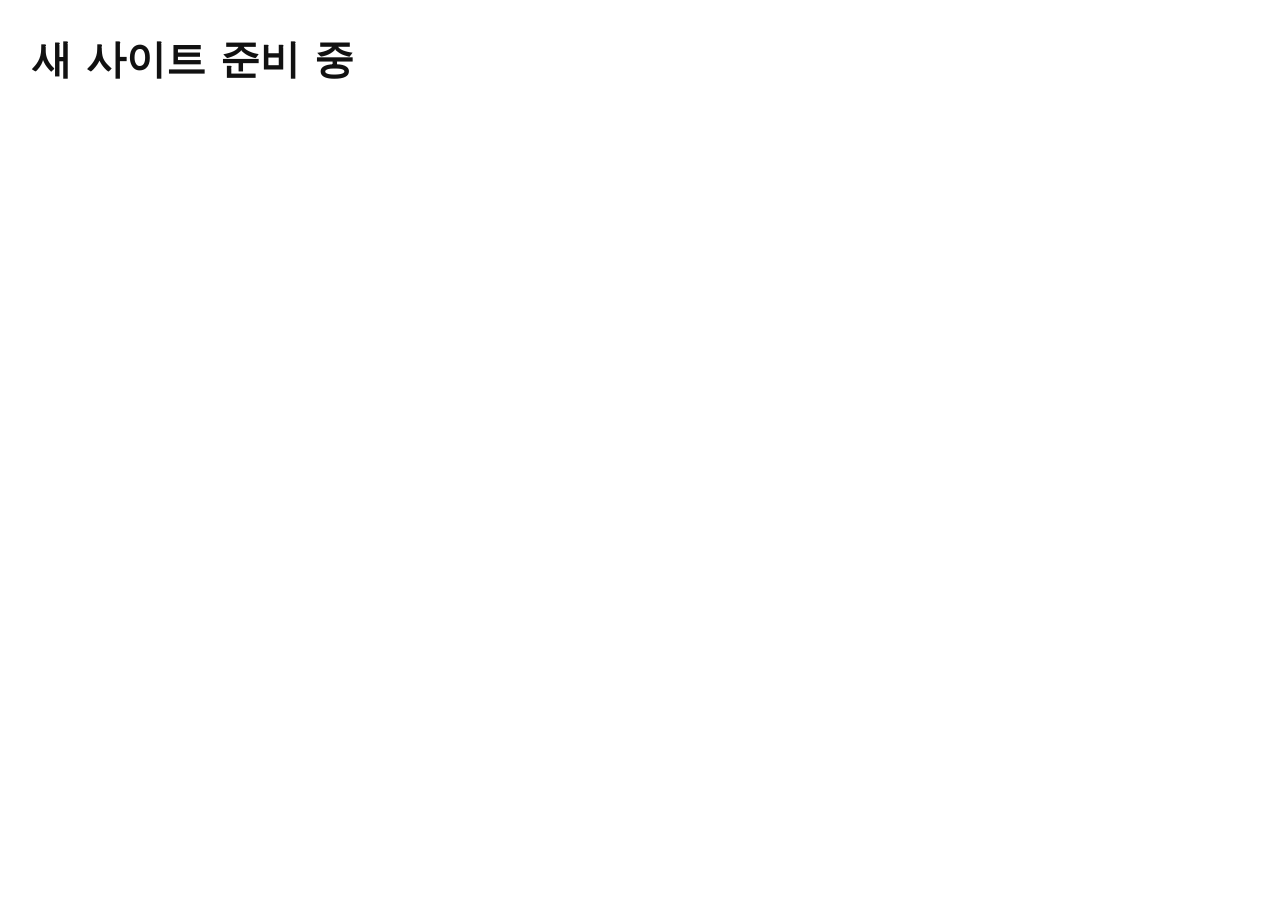
==== commit 77f50e46: "Reset website to neutral starting page" ====
--- a/index.html
+++ b/index.html
@@ -3,143 +3,14 @@
   <head>
     <meta charset="UTF-8" />
     <meta name="viewport" content="width=device-width, initial-scale=1.0" />
-    <meta name="description" content="사회적 가치를 기술과 아이디어로 연결하는 HWANG INSEONG의 포트폴리오" />
-    <meta name="theme-color" content="#f5f1e8" />
-    <title>HWANG INSEONG — Social Impact Portfolio</title>
-    <link rel="preconnect" href="https://fonts.googleapis.com" />
-    <link rel="preconnect" href="https://fonts.gstatic.com" crossorigin />
-    <link href="https://fonts.googleapis.com/css2?family=DM+Sans:wght@400;500;600;700&family=Noto+Sans+KR:wght@400;500;600;700&display=swap" rel="stylesheet" />
+    <title>새 사이트</title>
     <link rel="stylesheet" href="style.css" />
   </head>
   <body>
-    <header class="header">
-      <a class="brand" href="#home" aria-label="홈으로 이동">HI<span>°</span></a>
-      <button class="menu-button" type="button" aria-expanded="false" aria-controls="navigation">MENU</button>
-      <nav id="navigation" class="navigation" aria-label="주요 메뉴">
-        <a href="#about">ABOUT</a>
-        <a href="#capabilities">CAPABILITIES</a>
-        <a href="#work">WORK</a>
-        <a href="#impact">IMPACT</a>
-        <a class="nav-contact" href="#contact">LET'S TALK ↗</a>
-      </nav>
-    </header>
-
-    <main>
-      <section id="home" class="hero section-shell">
-        <div class="hero-copy reveal">
-          <p class="kicker"><span></span> SOCIAL IMPACT · CREATIVE THINKING · AI</p>
-          <h1>사람을 이해하고,<br /><em>더 나은 변화</em>를<br />설계합니다.</h1>
-          <p class="hero-description">사회복지의 관점과 기술의 가능성을 연결해, 오래 지속될 수 있는 사회적 가치를 고민합니다.</p>
-          <a class="text-link" href="#work">SELECTED WORK <span>↓</span></a>
-        </div>
-
-        <div class="portrait-wrap reveal" data-delay="1">
-          <div class="orbit orbit-one"></div>
-          <div class="orbit orbit-two"></div>
-          <div class="portrait-placeholder" role="img" aria-label="프로필 이미지가 들어갈 자리">
-            <span>PHOTO</span>
-            <strong>HWANG<br />INSEONG</strong>
-          </div>
-          <p class="photo-note">YOUR PHOTO<br />GOES HERE ↗</p>
-        </div>
-      </section>
-
-      <section id="about" class="about section-shell section-space">
-        <div class="section-heading reveal">
-          <p>01 · ABOUT ME</p>
-          <h2>따뜻한 시선에<br />실행력을 더하는 사람</h2>
-        </div>
-        <div class="about-content reveal">
-          <p class="lead">안녕하세요. 사회적 문제를 세심하게 바라보고, 새로운 도구와 아이디어로 해결의 실마리를 찾는 <strong>황인성</strong>입니다.</p>
-          <div class="about-columns">
-            <p>사회복지를 공부하며 사람과 공동체를 이해하는 관점을 배웠습니다. 이제 AI와 창의적 사고를 더해 의미 있는 변화를 구체적인 경험으로 만드는 방법을 탐색합니다.</p>
-            <p>사회적기업, ESG, 비영리와 공공 영역을 넘나들며 서로 다른 언어를 연결하고 더 많은 사람이 공감할 수 있는 결과를 만들고 싶습니다.</p>
-          </div>
-          <div class="mini-facts">
-            <div><span>BASED IN</span><strong>Republic of Korea</strong></div>
-            <div><span>FOCUS ON</span><strong>Social Value & ESG</strong></div>
-            <div><span>OPEN TO</span><strong>New Opportunities</strong></div>
-          </div>
-        </div>
-      </section>
-
-      <section id="capabilities" class="capabilities section-space">
-        <div class="section-shell">
-          <div class="section-heading compact reveal">
-            <p>02 · CAPABILITIES</p>
-            <h2>가치를 현실로 옮기는<br />네 가지 방식</h2>
-          </div>
-          <div class="capability-grid">
-            <article class="capability-card card-orange reveal">
-              <span class="card-number">01</span><span class="card-icon">✦</span>
-              <h3>AI Literacy</h3><p>새로운 AI 도구를 빠르게 이해하고 목적에 맞게 조합해 더 나은 결과를 만듭니다.</p>
-              <div class="tags"><span>Prompting</span><span>Automation</span><span>Research</span></div>
-            </article>
-            <article class="capability-card card-blue reveal" data-delay="1">
-              <span class="card-number">02</span><span class="card-icon">↗</span>
-              <h3>Critical Thinking</h3><p>보이는 현상 너머의 맥락을 살피고, 핵심 질문을 통해 문제를 다시 정의합니다.</p>
-              <div class="tags"><span>Insight</span><span>Strategy</span><span>Analysis</span></div>
-            </article>
-            <article class="capability-card card-lime reveal">
-              <span class="card-number">03</span><span class="card-icon">◎</span>
-              <h3>Human-centered</h3><p>당사자의 목소리에서 출발해 누구나 공감하고 참여할 수 있는 경험을 고민합니다.</p>
-              <div class="tags"><span>Empathy</span><span>Community</span><span>Impact</span></div>
-            </article>
-            <article class="capability-card card-cream reveal" data-delay="1">
-              <span class="card-number">04</span><span class="card-icon">∿</span>
-              <h3>Creative Solution</h3><p>익숙한 요소를 새롭게 연결해 유연하고 실행 가능한 해결책을 제안합니다.</p>
-              <div class="tags"><span>Ideation</span><span>Content</span><span>Planning</span></div>
-            </article>
-          </div>
-        </div>
-      </section>
-
-      <section id="work" class="work section-shell section-space">
-        <div class="section-heading split reveal">
-          <div><p>03 · SELECTED WORK</p><h2>생각을 행동으로<br />옮긴 기록</h2></div>
-          <p class="section-note">프로젝트를 정리한 뒤 이곳에 실제 경험과 결과물을 채울 예정입니다.</p>
-        </div>
-        <div class="project-list">
-          <article class="project reveal">
-            <div class="project-visual visual-one"><span>PROJECT 01</span><div class="shape shape-circle"></div><div class="shape shape-pill"></div></div>
-            <div class="project-info"><p>SOCIAL CAMPAIGN · 2026</p><h3>지역사회 문제를<br />새로운 방식으로 알리기</h3><span>CASE STUDY 준비 중 ↗</span></div>
-          </article>
-          <article class="project reverse reveal">
-            <div class="project-visual visual-two"><span>PROJECT 02</span><div class="shape shape-window"></div><div class="shape shape-dot"></div></div>
-            <div class="project-info"><p>AI PROJECT · 2026</p><h3>AI를 활용한<br />사회적 가치 실험</h3><span>CASE STUDY 준비 중 ↗</span></div>
-          </article>
-          <article class="project reveal">
-            <div class="project-visual visual-three"><span>PROJECT 03</span><div class="shape shape-arch"></div><div class="shape shape-star">✦</div></div>
-            <div class="project-info"><p>TEAM PROJECT · 2026</p><h3>함께 발견하고<br />구체적으로 해결하기</h3><span>CASE STUDY 준비 중 ↗</span></div>
-          </article>
-        </div>
-      </section>
-
-      <section id="impact" class="impact section-space">
-        <div class="section-shell impact-layout">
-          <div class="impact-title reveal"><p>04 · SOCIAL IMPACT</p><h2>제가 오래<br />바라보고 싶은<br /><em>질문들</em></h2></div>
-          <div class="question-list">
-            <article class="reveal"><span>01</span><h3>누구도 배제되지 않는 경험은 어떻게 만들 수 있을까?</h3></article>
-            <article class="reveal"><span>02</span><h3>기술은 사람과 공동체를 어떻게 더 가깝게 연결할까?</h3></article>
-            <article class="reveal"><span>03</span><h3>좋은 의도가 지속 가능한 변화가 되려면 무엇이 필요할까?</h3></article>
-          </div>
-        </div>
-      </section>
-
-      <section id="contact" class="contact section-shell section-space reveal">
-        <p class="contact-label">05 · CONTACT</p>
-        <p class="contact-topline">좋은 변화는 대화에서 시작되니까,</p>
-        <h2>함께 이야기해요<span>.</span></h2>
-        <div class="contact-bottom">
-          <a href="mailto:your@email.com">YOUR@EMAIL.COM ↗</a>
-          <p>사회적 가치에 관한 프로젝트와<br />새로운 기회를 기다리고 있습니다.</p>
-        </div>
-      </section>
+    <a class="skip-link" href="#main-content">본문으로 바로가기</a>
+    <main id="main-content" tabindex="-1">
+      <h1>새 사이트 준비 중</h1>
     </main>
-
-    <footer class="footer section-shell">
-      <p>© <span id="year"></span> HWANG INSEONG</p><p>DESIGNED WITH CURIOSITY & CARE</p><a href="#home">BACK TO TOP ↑</a>
-    </footer>
     <script src="script.js"></script>
   </body>
 </html>
--- a/style.css
+++ b/style.css
@@ -1,169 +1,45 @@
-:root {
-  --cream: #f5f1e8;
-  --paper: #fffdf6;
-  --ink: #171713;
-  --muted: #68665e;
-  --line: rgb(23 23 19 / 18%);
-  --orange: #ff633b;
-  --blue: #4967f2;
-  --lime: #c9ef5b;
-  font-family: "DM Sans", "Noto Sans KR", sans-serif;
-  color: var(--ink);
-  background: var(--cream);
-  font-synthesis: none;
+* {
+  box-sizing: border-box;
 }
 
-* { box-sizing: border-box; }
-html { scroll-behavior: smooth; }
-body { margin: 0; overflow-x: hidden; background: var(--cream); }
-a { color: inherit; text-decoration: none; }
-button { color: inherit; font: inherit; }
-.section-shell { width: min(calc(100% - 64px), 1320px); margin-inline: auto; }
-.section-space { padding-block: clamp(110px, 14vw, 190px); }
-
-.header { position: relative; z-index: 20; display: flex; width: min(calc(100% - 64px), 1320px); height: 90px; margin-inline: auto; border-bottom: 1px solid var(--line); align-items: center; justify-content: space-between; }
-.brand { font-size: 1.55rem; font-weight: 700; letter-spacing: -0.08em; }
-.brand span { color: var(--orange); }
-.navigation { display: flex; align-items: center; gap: 34px; font-size: .71rem; font-weight: 600; letter-spacing: .09em; }
-.navigation a { transition: opacity 160ms ease; }
-.navigation a:hover { opacity: .55; }
-.nav-contact { padding: 13px 18px; border: 1px solid var(--ink); border-radius: 999px; }
-.menu-button { display: none; border: 0; background: transparent; font-size: .75rem; font-weight: 700; letter-spacing: .1em; cursor: pointer; }
-
-.hero { display: grid; min-height: calc(100svh - 90px); padding-block: 80px 100px; align-items: center; grid-template-columns: 1.45fr .75fr; gap: 7vw; }
-.kicker, .section-heading > p, .section-heading > div > p, .impact-title > p, .contact-label { display: flex; align-items: center; gap: 12px; margin: 0 0 30px; font-size: .68rem; font-weight: 700; letter-spacing: .16em; }
-.kicker span { width: 9px; height: 9px; border-radius: 50%; background: var(--orange); box-shadow: 0 0 0 5px rgb(255 99 59 / 14%); }
-h1, h2, h3, p { word-break: keep-all; }
-h1 { margin: 0; font-size: clamp(3.8rem, 7.4vw, 7.3rem); font-weight: 500; line-height: .97; letter-spacing: -.075em; }
-h1 em, .impact-title em { color: var(--orange); font-family: Georgia, serif; font-weight: 400; }
-.hero-description { max-width: 580px; margin: 36px 0; color: var(--muted); font-size: clamp(1rem, 1.5vw, 1.18rem); line-height: 1.8; }
-.text-link { display: inline-flex; padding: 12px 0; border-bottom: 1px solid var(--ink); align-items: center; gap: 55px; font-size: .75rem; font-weight: 700; letter-spacing: .12em; }
-.text-link span { font-size: 1.1rem; }
-.portrait-wrap { position: relative; min-height: 570px; }
-.portrait-placeholder { position: absolute; inset: 44px 12px 26px 30px; z-index: 2; display: flex; padding: 34px; overflow: hidden; border: 1px solid var(--ink); border-radius: 47% 47% 6px 6px; align-items: flex-end; justify-content: space-between; color: #fff; background: linear-gradient(155deg, #555853 0%, #24251f 62%, #151510 100%); box-shadow: 14px 14px 0 var(--orange); }
-.portrait-placeholder::before { position: absolute; width: 270px; height: 360px; right: -35px; bottom: -75px; border: 1px solid rgb(255 255 255 / 35%); border-radius: 50% 50% 8% 8%; background: linear-gradient(150deg, rgb(255 255 255 / 12%), transparent); content: ""; transform: rotate(-10deg); }
-.portrait-placeholder span { position: absolute; top: 28px; right: 28px; font-size: .65rem; letter-spacing: .16em; }
-.portrait-placeholder strong { position: relative; font-size: 1.2rem; line-height: 1.05; letter-spacing: -.04em; }
-.orbit { position: absolute; border: 1px solid var(--ink); border-radius: 50%; }
-.orbit-one { width: 130px; height: 130px; top: 0; right: -30px; background: var(--lime); }
-.orbit-two { width: 82px; height: 82px; bottom: 0; left: -8px; background: var(--blue); }
-.photo-note { position: absolute; z-index: 3; right: -28px; bottom: 55px; margin: 0; padding: 12px 14px; color: white; background: var(--blue); font-size: .62rem; font-weight: 700; line-height: 1.4; letter-spacing: .09em; transform: rotate(4deg); }
-
-.about { display: grid; border-top: 1px solid var(--line); grid-template-columns: .85fr 1.15fr; gap: 9vw; }
-.section-heading h2, .impact-title h2 { margin: 0; font-size: clamp(2.7rem, 5vw, 5.2rem); font-weight: 500; line-height: 1.05; letter-spacing: -.065em; }
-.about-content { padding-top: 62px; }
-.lead { margin: 0 0 60px; font-size: clamp(1.45rem, 2.8vw, 2.25rem); line-height: 1.5; letter-spacing: -.045em; }
-.lead strong { color: var(--blue); }
-.about-columns { display: grid; color: var(--muted); font-size: .96rem; line-height: 1.85; grid-template-columns: 1fr 1fr; gap: 40px; }
-.about-columns p { margin: 0; }
-.mini-facts { display: grid; margin-top: 75px; padding-top: 24px; border-top: 1px solid var(--line); grid-template-columns: repeat(3, 1fr); gap: 20px; }
-.mini-facts div { display: flex; flex-direction: column; gap: 8px; }
-.mini-facts span { color: var(--muted); font-size: .61rem; letter-spacing: .12em; }
-.mini-facts strong { font-size: .86rem; }
-
-.capabilities { color: #f9f6ee; background: var(--ink); }
-.compact { display: flex; margin-bottom: 75px; align-items: flex-end; justify-content: space-between; }
-.compact > p { align-self: flex-start; }
-.capability-grid { display: grid; grid-template-columns: 1fr 1fr; gap: 18px; }
-.capability-card { min-height: 430px; padding: 35px; border-radius: 3px; color: var(--ink); }
-.card-orange { background: var(--orange); }
-.card-blue { color: white; background: var(--blue); transform: translateY(70px); }
-.card-lime { background: var(--lime); }
-.card-cream { background: var(--paper); transform: translateY(70px); }
-.card-number { font-size: .66rem; font-weight: 700; letter-spacing: .12em; }
-.card-icon { float: right; font-size: 2.1rem; }
-.capability-card h3 { margin: 145px 0 15px; font-size: clamp(2rem, 3.5vw, 3.4rem); font-weight: 500; letter-spacing: -.06em; }
-.capability-card p { max-width: 500px; margin: 0; font-size: .95rem; line-height: 1.7; }
-.tags { display: flex; margin-top: 35px; flex-wrap: wrap; gap: 8px; }
-.tags span { padding: 7px 11px; border: 1px solid currentcolor; border-radius: 999px; font-size: .63rem; font-weight: 600; letter-spacing: .08em; }
-
-.split { display: flex; margin-bottom: 90px; align-items: flex-end; justify-content: space-between; }
-.section-note { max-width: 330px; margin: 0 0 6px; color: var(--muted); font-size: .85rem; line-height: 1.75; }
-.project-list { display: grid; gap: 130px; }
-.project { display: grid; align-items: center; grid-template-columns: 1.35fr .65fr; gap: 6vw; }
-.project.reverse { grid-template-columns: .65fr 1.35fr; }
-.project.reverse .project-visual { order: 2; }
-.project-visual { position: relative; min-height: 510px; padding: 25px; overflow: hidden; border: 1px solid var(--ink); }
-.project-visual > span { position: relative; z-index: 2; font-size: .66rem; font-weight: 700; letter-spacing: .13em; }
-.visual-one { background: #ffd4c6; }
-.visual-two { background: #cdd5ff; }
-.visual-three { background: #e2f5a7; }
-.shape { position: absolute; }
-.shape-circle { width: 380px; height: 380px; right: -45px; bottom: -90px; border-radius: 50%; background: var(--orange); }
-.shape-pill { width: 170px; height: 330px; left: 16%; bottom: -35px; border: 1px solid var(--ink); border-radius: 100px 100px 0 0; background: var(--paper); transform: rotate(-13deg); }
-.shape-window { width: 70%; height: 72%; left: 15%; bottom: -1px; border: 1px solid var(--ink); border-radius: 180px 180px 0 0; background: var(--blue); }
-.shape-dot { width: 100px; height: 100px; right: 7%; top: 10%; border-radius: 50%; background: var(--lime); }
-.shape-arch { width: 60%; height: 72%; left: 20%; bottom: 0; border-radius: 180px 180px 0 0; background: var(--ink); }
-.shape-star { z-index: 2; top: 44%; left: 45%; color: var(--orange); font-size: 6rem; }
-.project-info > p { margin: 0 0 25px; color: var(--muted); font-size: .64rem; font-weight: 700; letter-spacing: .13em; }
-.project-info h3 { margin: 0 0 45px; font-size: clamp(2rem, 3.5vw, 3.6rem); font-weight: 500; line-height: 1.16; letter-spacing: -.055em; }
-.project-info > span { padding-bottom: 9px; border-bottom: 1px solid; font-size: .7rem; font-weight: 700; letter-spacing: .1em; }
-
-.impact { color: white; background: var(--blue); }
-.impact-layout { display: grid; grid-template-columns: .8fr 1.2fr; gap: 8vw; }
-.impact-title { position: sticky; top: 60px; align-self: start; }
-.impact-title em { color: var(--lime); }
-.question-list article { display: grid; padding: 42px 0 52px; border-top: 1px solid rgb(255 255 255 / 35%); grid-template-columns: 60px 1fr; gap: 20px; }
-.question-list article:last-child { border-bottom: 1px solid rgb(255 255 255 / 35%); }
-.question-list span { color: var(--lime); font-size: .7rem; font-weight: 700; }
-.question-list h3 { margin: 0; font-size: clamp(1.45rem, 2.7vw, 2.6rem); font-weight: 500; line-height: 1.45; letter-spacing: -.04em; }
-
-.contact { text-align: center; }
-.contact-label { justify-content: center; }
-.contact-topline { margin: 0 0 8px; color: var(--muted); font-size: 1rem; }
-.contact h2 { margin: 0; font-size: clamp(4rem, 11vw, 10rem); font-weight: 500; line-height: 1; letter-spacing: -.09em; }
-.contact h2 span { color: var(--orange); }
-.contact-bottom { display: flex; max-width: 820px; margin: 75px auto 0; padding-top: 24px; border-top: 1px solid var(--line); align-items: flex-start; justify-content: space-between; text-align: left; }
-.contact-bottom a { padding-bottom: 8px; border-bottom: 1px solid; font-size: .8rem; font-weight: 700; letter-spacing: .1em; }
-.contact-bottom p { margin: 0; color: var(--muted); font-size: .84rem; line-height: 1.7; text-align: right; }
-.footer { display: flex; min-height: 100px; border-top: 1px solid var(--line); align-items: center; justify-content: space-between; color: var(--muted); font-size: .63rem; font-weight: 600; letter-spacing: .1em; }
-
-.reveal { opacity: 0; transform: translateY(28px); transition: opacity 700ms ease, transform 700ms cubic-bezier(.22, 1, .36, 1); }
-.reveal[data-delay="1"] { transition-delay: 120ms; }
-.reveal.is-visible { opacity: 1; transform: translateY(0); }
-
-@media (max-width: 900px) {
-  .section-shell, .header { width: min(calc(100% - 40px), 1320px); }
-  .menu-button { display: block; }
-  .navigation { position: fixed; inset: 74px 0 auto; display: none; padding: 32px 20px; border-bottom: 1px solid var(--ink); align-items: stretch; flex-direction: column; background: var(--cream); font-size: .9rem; }
-  .navigation.is-open { display: flex; }
-  .nav-contact { text-align: center; }
-  .header { height: 74px; }
-  .hero { min-height: auto; padding-top: 80px; grid-template-columns: 1fr; }
-  .portrait-wrap { width: min(100%, 500px); min-height: 560px; margin: 30px auto 0; }
-  .about, .impact-layout { grid-template-columns: 1fr; }
-  .about-content { padding-top: 0; }
-  .compact, .split { align-items: flex-start; flex-direction: column; gap: 30px; }
-  .capability-card { min-height: 390px; }
-  .project, .project.reverse { grid-template-columns: 1fr; gap: 35px; }
-  .project.reverse .project-visual { order: initial; }
-  .impact-title { position: static; }
+html {
+  background: #fff;
 }
 
-@media (max-width: 620px) {
-  .section-shell, .header { width: calc(100% - 32px); }
-  .section-space { padding-block: 100px; }
-  h1 { font-size: clamp(3.15rem, 15vw, 5rem); }
-  .hero { padding-block: 70px 80px; }
-  .portrait-wrap { min-height: 470px; }
-  .portrait-placeholder { inset: 35px 8px 24px 18px; padding: 25px; }
-  .photo-note { right: -4px; }
-  .about-columns, .mini-facts, .capability-grid { grid-template-columns: 1fr; }
-  .mini-facts { gap: 24px; }
-  .card-blue, .card-cream { transform: none; }
-  .capability-card { min-height: 360px; padding: 26px; }
-  .capability-card h3 { margin-top: 110px; }
-  .project-list { gap: 90px; }
-  .project-visual { min-height: 360px; }
-  .shape-circle { width: 270px; height: 270px; }
-  .question-list article { grid-template-columns: 35px 1fr; }
-  .contact-bottom { align-items: flex-start; flex-direction: column; gap: 30px; }
-  .contact-bottom p { text-align: left; }
-  .footer { padding: 25px 0; align-items: flex-start; flex-direction: column; gap: 10px; }
+body {
+  min-width: 0;
+  margin: 0;
+  overflow-x: hidden;
+  color: #111;
+  background: #fff;
+  font-family: system-ui, -apple-system, BlinkMacSystemFont, "Segoe UI", sans-serif;
 }
 
-@media (prefers-reduced-motion: reduce) {
-  html { scroll-behavior: auto; }
-  *, *::before, *::after { animation-duration: .01ms !important; animation-iteration-count: 1 !important; transition-duration: .01ms !important; }
-  .reveal { opacity: 1; transform: none; }
+main {
+  min-width: 0;
+  padding: 2rem;
 }
+
+h1 {
+  margin: 0;
+  font-size: clamp(1.75rem, 5vw, 2.5rem);
+}
+
+.skip-link {
+  position: absolute;
+  top: 0;
+  left: 0;
+  padding: 0.75rem 1rem;
+  color: #fff;
+  background: #111;
+  transform: translateY(-100%);
+}
+
+.skip-link:focus-visible {
+  transform: translateY(0);
+}
+
+:focus-visible {
+  outline: 3px solid #005fcc;
+  outline-offset: 3px;
+}
